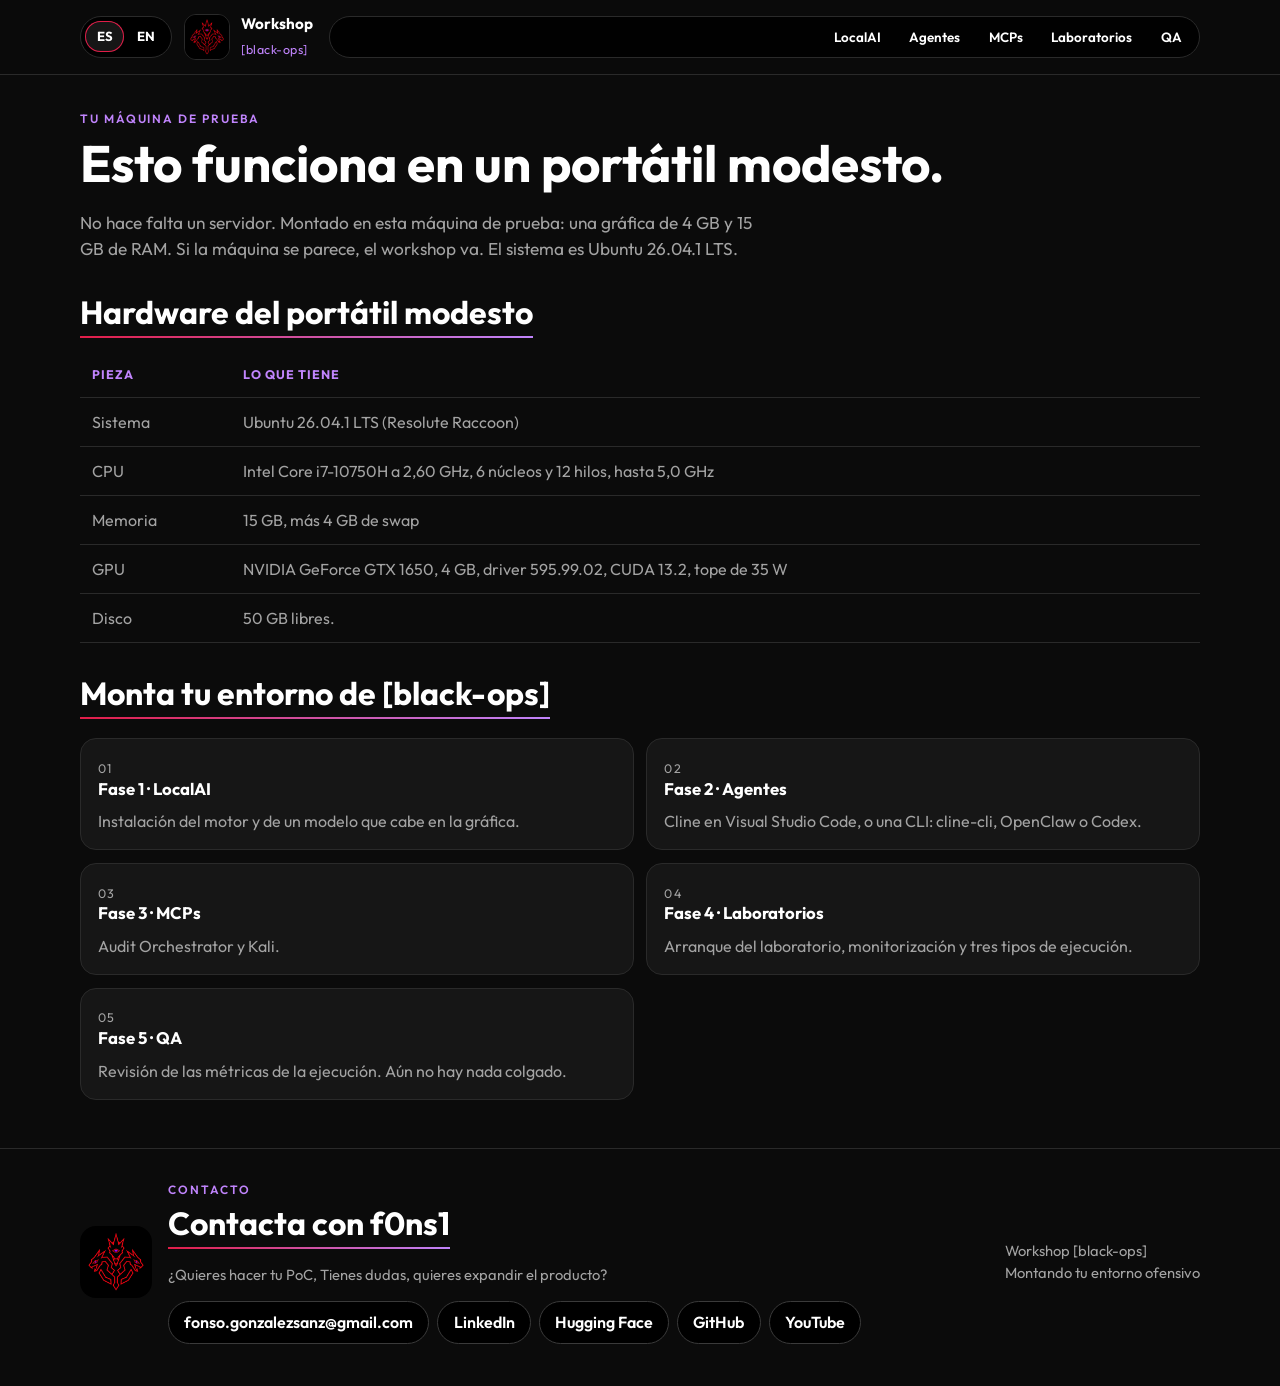
==== index.html @ cb761fe9 "Web structure" ====
<!DOCTYPE html>
<html lang="es">
<head>
  <meta charset="utf-8">
  <meta name="viewport" content="width=device-width, initial-scale=1">
  <title>Workshop [black-ops]</title>
  <meta name="description" content="Un workshop para montar [black-ops] en un portátil modesto: LocalAI, agentes, MCPs, una primera ejecución y una mirada a las métricas.">
  <link rel="icon" href="assets/logo-hydra.jpg">
  <link rel="preconnect" href="https://fonts.googleapis.com">
  <link rel="preconnect" href="https://fonts.gstatic.com" crossorigin>
  <link href="https://fonts.googleapis.com/css2?family=Outfit:wght@400;500;600;700&display=swap" rel="stylesheet">
  <link rel="stylesheet" href="css/site.css">
</head>
<body>
  <a class="skip" href="#contenido" data-i18n="skip">Saltar al contenido</a>
  <header class="site-header">
    <div class="wrap header-bar">
      <div class="header-start">
        <div class="versions" role="group" data-i18n-aria="lang.aria" aria-label="Idioma">
          <button type="button" data-set-lang="es" lang="es">ES</button>
          <button type="button" data-set-lang="en" lang="en">EN</button>
        </div>
        <a class="brand" href="index.html">
          <img src="assets/logo-hydra.jpg" data-i18n-alt="brand.alt" alt="Marca de la hidra de tres cabezas">
          <span>
            <strong data-i18n="brand.name">Workshop</strong>
            <span class="brand-tag" data-i18n="brand.tag">[black-ops]</span>
          </span>
        </a>
      </div>
      <nav class="nav" data-i18n-aria="nav.aria" aria-label="Workshop">
        <a href="llm.html" data-i18n="nav.llm">Fase 1</a>
        <a href="agente.html" data-i18n="nav.agent">Fase 2</a>
        <a href="mcps.html" data-i18n="nav.mcp">Fase 3</a>
        <a href="laboratorios.html" data-i18n="nav.lab">Fase 4</a>
        <a href="qa.html" data-i18n="nav.qa">Fase 5</a>
      </nav>
    </div>
  </header>
  <main id="contenido">
    <div class="wrap">
      <p class="kicker" data-i18n="home.kicker">Tu máquina de prueba</p>
      <h1 data-i18n="home.title">Esto funciona en un portátil modesto.</h1>
      <p class="lede" data-i18n="home.lede">No hace falta un servidor. Montado en esta máquina de prueba: una gráfica de 4 GB y 15 GB de RAM. Si la máquina se parece, el workshop va. El sistema es Ubuntu 26.04.1 LTS.</p>
      <h2 data-i18n="home.table">Hardware del portátil modesto</h2>
      <div class="table-wrap">
        <table class="specs">
          <thead>
            <tr>
              <th data-i18n="spec.part">Pieza</th>
              <th data-i18n="spec.value">Lo que tiene</th>
            </tr>
          </thead>
          <tbody>
            <tr>
              <td data-i18n="spec.os" data-i18n-label="spec.os">Sistema</td>
              <td data-i18n="spec.os.v" data-i18n-label="spec.value">Ubuntu 26.04.1 LTS (Resolute Raccoon)</td>
            </tr>
            <tr>
              <td data-i18n="spec.cpu" data-i18n-label="spec.cpu">CPU</td>
              <td data-i18n="spec.cpu.v" data-i18n-label="spec.value">Intel Core i7-10750H a 2,60 GHz, 6 núcleos y 12 hilos, hasta 5,0 GHz</td>
            </tr>
            <tr>
              <td data-i18n="spec.ram" data-i18n-label="spec.ram">Memoria</td>
              <td data-i18n="spec.ram.v" data-i18n-label="spec.value">15 GB, más 4 GB de swap</td>
            </tr>
            <tr>
              <td data-i18n="spec.gpu" data-i18n-label="spec.gpu">GPU</td>
              <td data-i18n="spec.gpu.v" data-i18n-label="spec.value">NVIDIA GeForce GTX 1650, 4 GB, driver 595.99.02, CUDA 13.2, tope de 35 W</td>
            </tr>
            <tr>
              <td data-i18n="spec.disk" data-i18n-label="spec.disk">Disco</td>
              <td data-i18n="spec.disk.v" data-i18n-label="spec.value">NVMe de 477 GB. En la raíz quedan 46 GB libres.</td>
            </tr>
          </tbody>
        </table>
      </div>
      <h2 data-i18n="home.map">Cinco fases</h2>
      <div class="grid lessons">
        <a class="card" href="llm.html">
          <p class="num">01</p>
          <h3 data-i18n="card.llm">Fase 1 · LocalAI</h3>
          <p data-i18n="card.llm.body">Instalación del motor y de un modelo que cabe en la gráfica.</p>
        </a>
        <a class="card" href="agente.html">
          <p class="num">02</p>
          <h3 data-i18n="card.agent">Fase 2 · Agentes</h3>
          <p data-i18n="card.agent.body">Cline en Visual Studio Code, o una CLI: cline-cli, OpenClaw o Codex.</p>
        </a>
        <a class="card" href="mcps.html">
          <p class="num">03</p>
          <h3 data-i18n="card.mcp">Fase 3 · MCPs</h3>
          <p data-i18n="card.mcp.body">Audit Orchestrator y Kali.</p>
        </a>
        <a class="card" href="laboratorios.html">
          <p class="num">04</p>
          <h3 data-i18n="card.lab">Fase 4 · Laboratorios</h3>
          <p data-i18n="card.lab.body">Arranque del laboratorio, monitorización y tres tipos de ejecución.</p>
        </a>
        <a class="card" href="qa.html">
          <p class="num">05</p>
          <h3 data-i18n="card.qa">Fase 5 · QA</h3>
          <p data-i18n="card.qa.body">Revisión de las métricas de la ejecución. Aún no hay nada colgado.</p>
        </a>
      </div>
    </div>
  </main>
  <footer id="contact">
    <div class="wrap footer-grid">
      <img src="assets/logo-hydra.jpg" alt="">
      <div>
        <p class="kicker" data-i18n="contact.kicker">Contacto</p>
        <h2 data-i18n="contact.title">Escribe a f0ns1</h2>
        <p class="note" data-i18n="contact.before">Si estás interesado en hacer tu PoC, tienes dudas montando tu entorno o quieres colaborar, contacta conmigo.</p>
        <div class="contact-links">
          <a class="mail" data-contact-email href="mailto:fonso.gonzalezsanz@gmail.com">fonso.gonzalezsanz@gmail.com</a>
          <a class="mail" data-contact-linkedin data-i18n="contact.linkedin" href="https://es.linkedin.com/in/ildefonso-gonz%C3%A1lez-s%C3%A1nchez-0b693555" target="_blank" rel="noopener noreferrer">LinkedIn</a>
          <a class="mail" href="https://huggingface.co/agentef0ns1" target="_blank" rel="noopener noreferrer">Hugging Face</a>
          <a class="mail" href="https://github.com/agentef0ns1" target="_blank" rel="noopener noreferrer">GitHub</a>
          <a class="mail" href="https://www.youtube.com/@xiquifonso" target="_blank" rel="noopener noreferrer">YouTube</a>
        </div>
      </div>
      <p class="note"><span data-i18n="footer.brand">Workshop [black-ops]</span><br><span data-i18n="footer.tag">Montado en el equipo</span></p>
    </div>
  </footer>
  <script src="js/config.js"></script>
  <script src="js/i18n.js"></script>
  <script src="js/site.js"></script>
</body>
</html>
---- css/site.css ----
:root {
  --bg: #0b0b0b;
  --card: #161616;
  --line: #2a2a2a;
  --text: #ffffff;
  --muted: #a3a3a3;
  --red: #e11d48;
  --purple: #c084fc;
  --max: 1120px;
  --header: 4.6rem;
  font-family: "Outfit", "Segoe UI", sans-serif;
}

* { box-sizing: border-box; }

html { scroll-behavior: smooth; }

body {
  margin: 0;
  background: var(--bg);
  color: var(--text);
  line-height: 1.5;
}

img { max-width: 100%; display: block; }

a { color: var(--purple); }

.skip {
  position: absolute;
  left: 1rem;
  top: -4rem;
  background: var(--red);
  color: #fff;
  padding: 0.5rem 0.8rem;
  border-radius: 999px;
  z-index: 20;
}

.skip:focus { top: 0.6rem; }

.wrap {
  width: min(var(--max), calc(100% - 2rem));
  margin-inline: auto;
}

.site-header {
  position: sticky;
  top: 0;
  z-index: 10;
  background: rgba(11, 11, 11, 0.92);
  border-bottom: 1px solid var(--line);
}

.header-bar {
  display: flex;
  flex-wrap: wrap;
  align-items: center;
  justify-content: space-between;
  gap: 0.75rem 1rem;
  min-height: var(--header);
  padding: 0.7rem 0;
}

.header-start {
  display: flex;
  align-items: center;
  gap: 0.75rem;
  flex: 0 0 auto;
}

.brand {
  display: flex;
  align-items: center;
  gap: 0.7rem;
  color: var(--text);
  text-decoration: none;
}

.brand img {
  width: 46px;
  height: 46px;
  border-radius: 12px;
  object-fit: cover;
  border: 1px solid var(--line);
}

.brand strong {
  display: block;
  color: #fff;
  font-size: 0.95rem;
  font-weight: 700;
}

.brand-tag {
  color: var(--purple);
  font-size: 0.78rem;
  letter-spacing: 0.04em;
}

.nav {
  display: flex;
  flex: 1 1 auto;
  flex-wrap: wrap;
  align-items: center;
  justify-content: flex-end;
  gap: 0.15rem;
  background: rgba(0, 0, 0, 0.88);
  border: 1px solid #2a2a2a;
  border-radius: 999px;
  padding: 0.28rem;
}

.nav a {
  display: inline-flex;
  align-items: center;
  color: #fff;
  text-decoration: none;
  border: 1px solid transparent;
  border-radius: 999px;
  padding: 0.42rem 0.75rem;
  font-size: 0.84rem;
  font-weight: 600;
  line-height: 1.2;
}

.nav a:hover,
.nav a:focus-visible,
.nav a.is-here {
  border-color: var(--red);
  outline: none;
}

.versions {
  display: inline-flex;
  gap: 0.15rem;
  background: #000;
  border: 1px solid #2a2a2a;
  border-radius: 999px;
  padding: 0.28rem;
}

.versions button {
  appearance: none;
  background: transparent;
  border: 0;
  color: #fff;
  font: inherit;
  border-radius: 999px;
  padding: 0.35rem 0.7rem;
  font-size: 0.82rem;
  font-weight: 700;
  cursor: pointer;
}

.versions button[aria-pressed="true"] {
  background: #161616;
  box-shadow: inset 0 0 0 1px var(--red);
}

main { padding: 2.2rem 0 3rem; }

.kicker {
  margin: 0 0 0.4rem;
  color: var(--purple);
  letter-spacing: 0.16em;
  text-transform: uppercase;
  font-size: 0.75rem;
  font-weight: 600;
}

.tag {
  display: inline-block;
  margin: 0 0 0.7rem;
  color: var(--purple);
  letter-spacing: 0.12em;
  text-transform: uppercase;
  font-size: 0.75rem;
  font-weight: 600;
  border: 1px solid var(--purple);
  border-radius: 999px;
  padding: 0.28rem 0.75rem;
}

h1, h2, h3 { line-height: 1.15; margin: 0 0 0.7rem; }

h1 { font-size: clamp(2rem, 5vw, 3.2rem); }

h2 {
  font-size: clamp(1.4rem, 3vw, 2rem);
  width: fit-content;
  max-width: 100%;
  margin-top: 2rem;
  padding-bottom: 0.45rem;
  background-image: linear-gradient(90deg, var(--red), var(--purple));
  background-repeat: no-repeat;
  background-size: 100% 2px;
  background-position: left bottom;
}

h3 { font-size: 1.05rem; }

.lede { color: var(--muted); font-size: 1.08rem; max-width: 42rem; }

.grid { display: grid; gap: 0.8rem; margin-top: 1.2rem; }

.card {
  background: var(--card);
  border: 1px solid var(--line);
  border-radius: 16px;
  padding: 1rem 1.05rem;
  color: inherit;
  text-decoration: none;
}

a.card:hover, a.card:focus-visible { border-color: var(--purple); outline: none; }

.card p { margin: 0.3rem 0 0; color: var(--muted); }

.num {
  color: var(--purple);
  font-size: 0.78rem;
  letter-spacing: 0.12em;
  text-transform: uppercase;
}

.table-wrap { overflow-x: auto; margin-top: 1rem; }

table { width: 100%; border-collapse: collapse; }

.specs { min-width: 0; }

th, td {
  text-align: left;
  vertical-align: top;
  padding: 0.75rem;
  border-bottom: 1px solid var(--line);
}

th {
  color: var(--purple);
  font-size: 0.78rem;
  letter-spacing: 0.08em;
  text-transform: uppercase;
}

td { color: var(--muted); }

td strong { color: var(--text); }

.note { color: var(--muted); font-size: 0.92rem; }

.warn { color: var(--red); font-size: 0.92rem; }

.video { margin-top: 1.2rem; }

.video + .video { margin-top: 1rem; }

.video iframe {
  width: 100%;
  aspect-ratio: 16 / 9;
  border: 0;
  border-radius: 16px;
  background: #000;
}

.code {
  overflow: auto;
  max-height: 32rem;
  margin: 0.8rem 0 0;
  background: #000;
  border: 1px solid var(--line);
  border-radius: 16px;
  padding: 1rem;
  color: #fff;
  font-family: ui-monospace, "Cascadia Code", monospace;
  font-size: 0.82rem;
  line-height: 1.45;
  white-space: pre;
}

.actions { display: flex; flex-wrap: wrap; gap: 0.6rem; margin-top: 1rem; }

.btn {
  display: inline-flex;
  align-items: center;
  justify-content: center;
  background: #000;
  color: #fff;
  text-decoration: none;
  border: 1px solid #3a3a3a;
  border-radius: 999px;
  padding: 0.7rem 1.1rem;
  font-weight: 600;
}

.btn.solid { background: var(--red); border-color: var(--red); }

.btn:hover, .btn:focus-visible { border-color: var(--purple); outline: none; }

footer {
  border-top: 1px solid var(--line);
  padding: 2rem 0 2.6rem;
}

.footer-grid {
  display: grid;
  gap: 1rem;
  align-items: center;
}

footer img {
  width: 72px;
  height: 72px;
  border-radius: 16px;
  object-fit: cover;
}

footer h2 { margin-top: 0; }

.contact-links {
  display: flex;
  flex-wrap: wrap;
  align-items: center;
  gap: 0.5rem;
  margin-top: 0.35rem;
}

.mail {
  display: inline-block;
  color: #fff;
  background: #000;
  border: 1px solid #3a3a3a;
  border-radius: 999px;
  padding: 0.55rem 0.95rem;
  text-decoration: none;
  font-weight: 600;
}

.mail:hover, .mail:focus-visible { border-color: var(--purple); outline: none; }

@media (min-width: 720px) {
  .grid.lessons { grid-template-columns: 1fr 1fr; }
  .footer-grid { grid-template-columns: auto 1fr auto; }
}

@media (max-width: 719px) {
  .site-header { position: static; }
  .header-bar { flex-direction: column; align-items: stretch; }
  .nav { justify-content: center; }
  .specs, .specs tbody, .specs tr, .specs th, .specs td { display: block; }
  .specs thead { display: none; }
  .specs tr {
    background: var(--card);
    border: 1px solid var(--line);
    border-radius: 16px;
    margin-bottom: 0.8rem;
    padding: 0.35rem 0;
  }
  .specs td { border: 0; }
  .specs td::before {
    content: attr(data-label);
    display: block;
    color: var(--purple);
    font-size: 0.72rem;
    letter-spacing: 0.08em;
    text-transform: uppercase;
    margin-bottom: 0.15rem;
  }
}
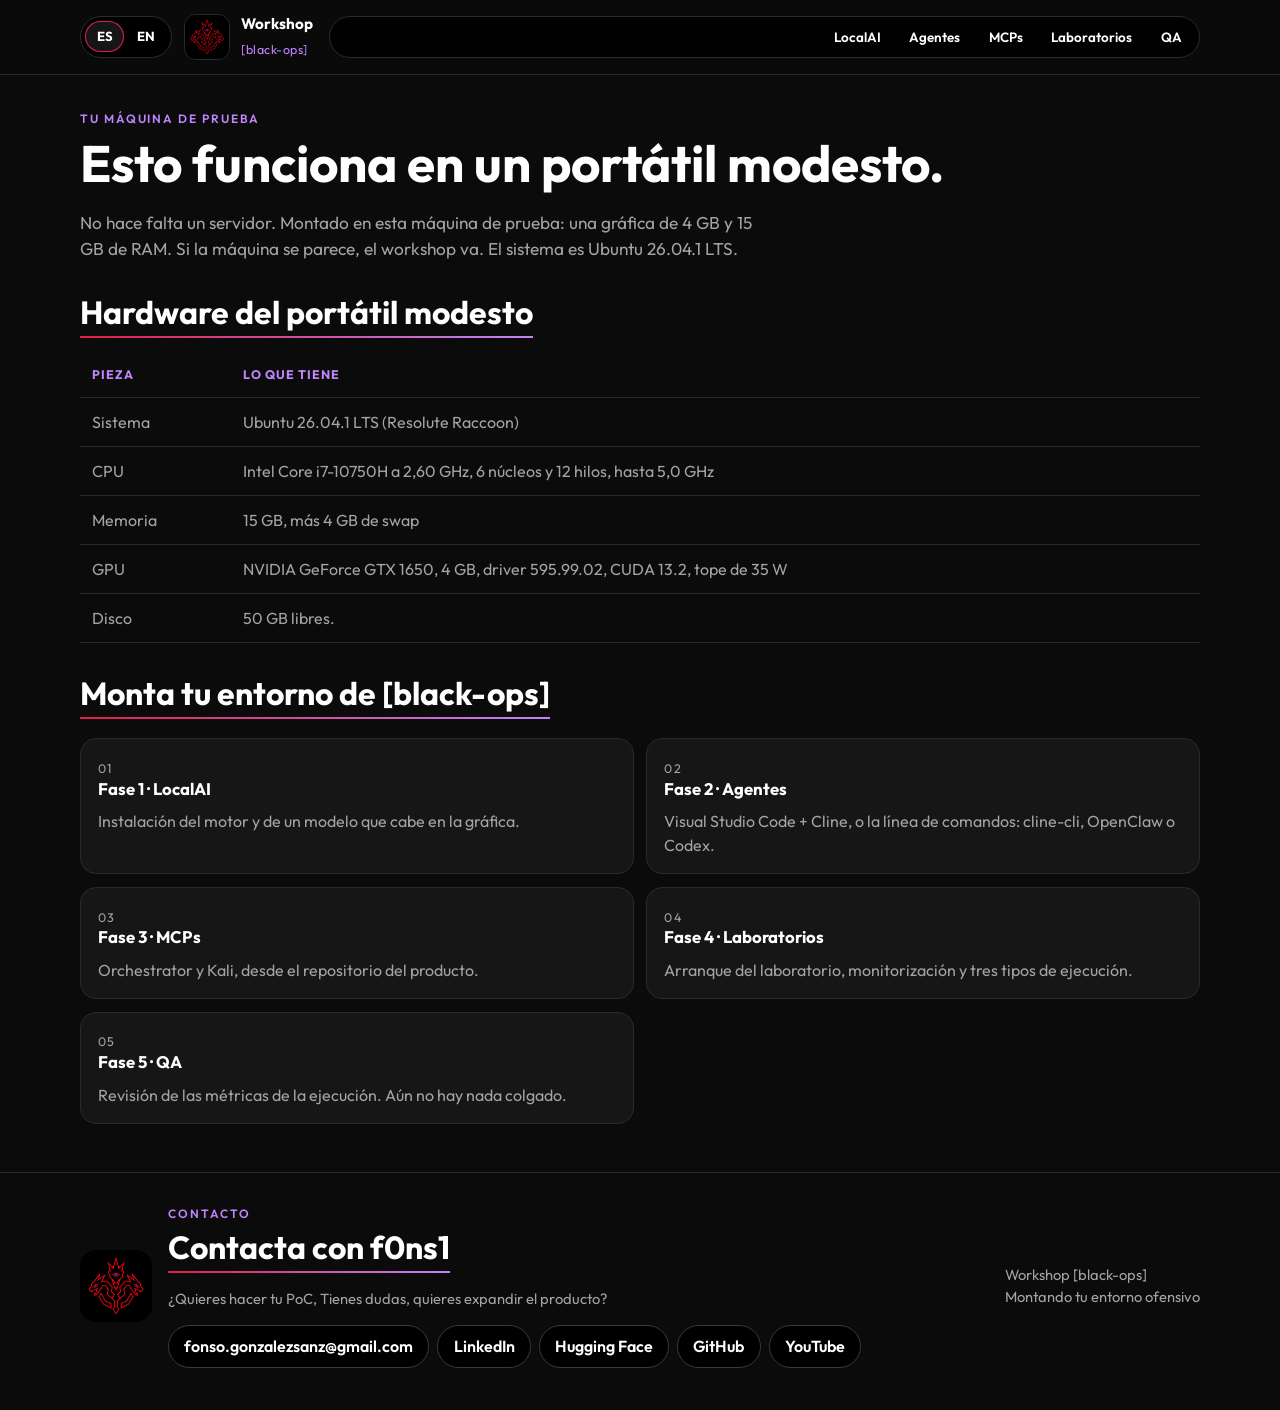
==== commit ecb1e609: "Agents installation" ====
--- a/index.html
+++ b/index.html
@@ -85,12 +85,12 @@
         <a class="card" href="agente.html">
           <p class="num">02</p>
           <h3 data-i18n="card.agent">Fase 2 · Agentes</h3>
-          <p data-i18n="card.agent.body">Cline en Visual Studio Code, o una CLI: cline-cli, OpenClaw o Codex.</p>
+          <p data-i18n="card.agent.body">Visual Studio Code + Cline, o la línea de comandos: cline-cli, OpenClaw o Codex.</p>
         </a>
         <a class="card" href="mcps.html">
           <p class="num">03</p>
           <h3 data-i18n="card.mcp">Fase 3 · MCPs</h3>
-          <p data-i18n="card.mcp.body">Audit Orchestrator y Kali.</p>
+          <p data-i18n="card.mcp.body">Orchestrator y Kali, desde el repositorio del producto.</p>
         </a>
         <a class="card" href="laboratorios.html">
           <p class="num">04</p>
--- a/css/site.css
+++ b/css/site.css
@@ -253,6 +253,15 @@
 .warn { color: var(--red); font-size: 0.92rem; }
 
 .video { margin-top: 1.2rem; }
+
+.video:not(:has(iframe)) {
+  display: grid;
+  place-items: center;
+  min-height: 8rem;
+  border: 1px dashed var(--line);
+  border-radius: 16px;
+  background: #000;
+}
 
 .video + .video { margin-top: 1rem; }
 
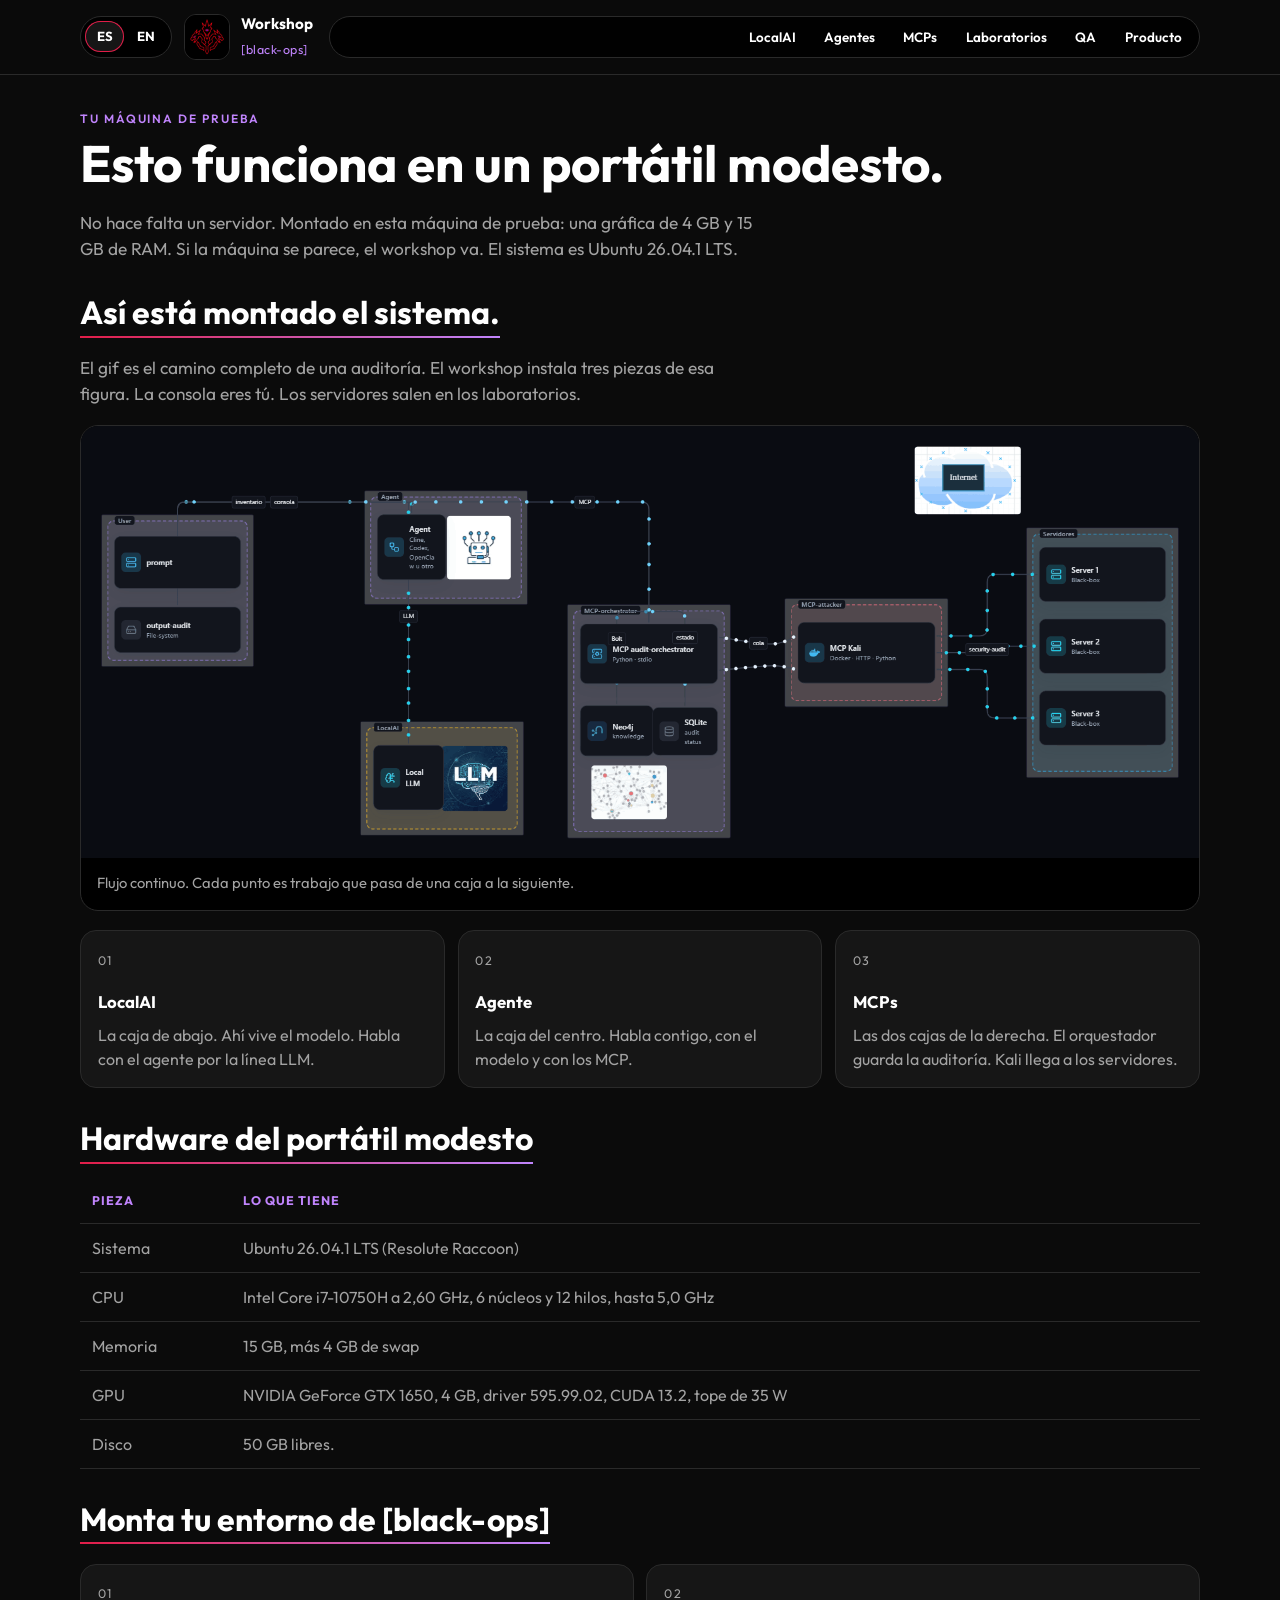
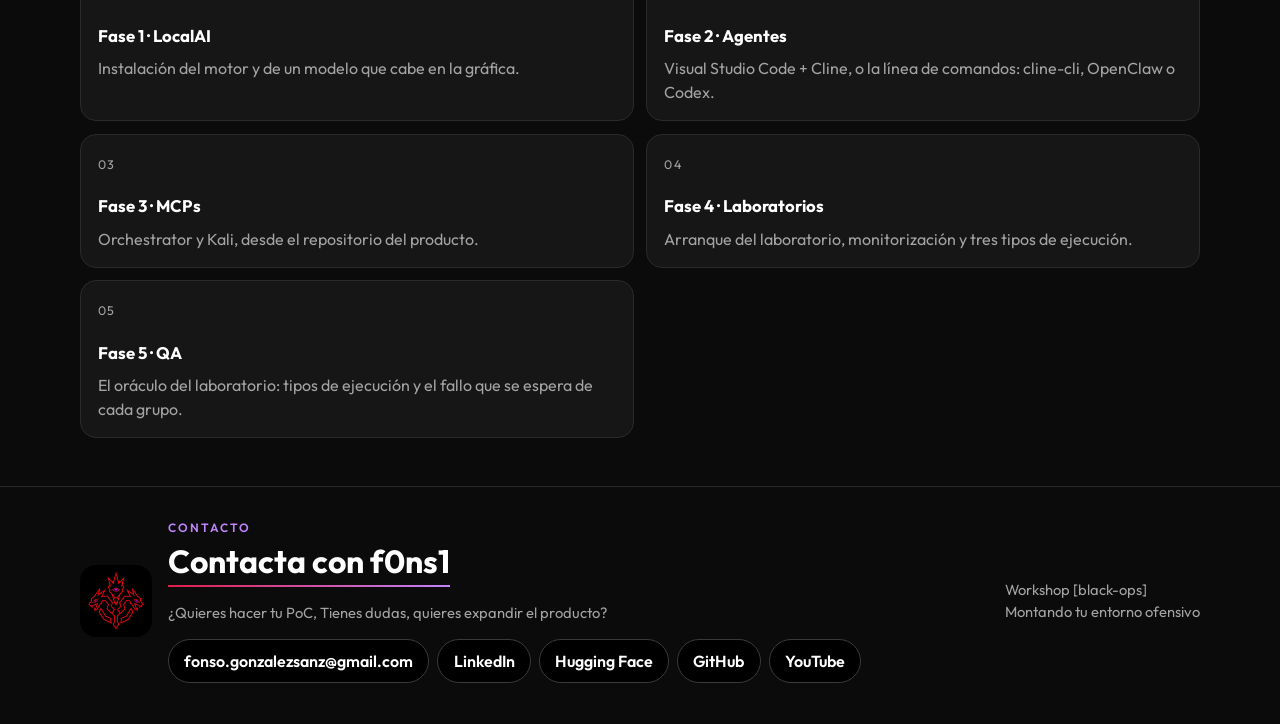
==== commit f296e44a: "blackops workshop part 2" ====
--- a/index.html
+++ b/index.html
@@ -34,6 +34,7 @@
         <a href="mcps.html" data-i18n="nav.mcp">Fase 3</a>
         <a href="laboratorios.html" data-i18n="nav.lab">Fase 4</a>
         <a href="qa.html" data-i18n="nav.qa">Fase 5</a>
+        <a href="https://agentef0ns1.github.io/black-ops-audit-orchestrator/" data-i18n="nav.product" target="_blank" rel="noopener noreferrer">Producto</a>
       </nav>
     </div>
   </header>
@@ -42,6 +43,29 @@
       <p class="kicker" data-i18n="home.kicker">Tu máquina de prueba</p>
       <h1 data-i18n="home.title">Esto funciona en un portátil modesto.</h1>
       <p class="lede" data-i18n="home.lede">No hace falta un servidor. Montado en esta máquina de prueba: una gráfica de 4 GB y 15 GB de RAM. Si la máquina se parece, el workshop va. El sistema es Ubuntu 26.04.1 LTS.</p>
+      <h2 data-i18n="home.arch.title">Así está montado el sistema.</h2>
+      <p class="lede" data-i18n="home.arch.lede">El gif es el camino completo de una auditoría. El workshop instala tres piezas de esa figura. La consola eres tú. Los servidores salen en los laboratorios.</p>
+      <figure class="flow">
+        <img src="assets/arquitectura.gif" data-i18n-alt="home.arch.alt" alt="Diagrama animado del flujo: usuario, agente, modelo local, orquestador, Kali y tres servidores.">
+        <figcaption data-i18n="home.arch.caption">Flujo continuo. Cada punto es trabajo que pasa de una caja a la siguiente.</figcaption>
+      </figure>
+      <div class="grid roles">
+        <a class="card" href="llm.html">
+          <p class="num">01</p>
+          <h3 data-i18n="home.role.llm">LocalAI</h3>
+          <p data-i18n="home.role.llm.body">La caja de abajo. Ahí vive el modelo. Habla con el agente por la línea LLM.</p>
+        </a>
+        <a class="card" href="agente.html">
+          <p class="num">02</p>
+          <h3 data-i18n="home.role.agent">Agente</h3>
+          <p data-i18n="home.role.agent.body">La caja del centro. Habla contigo, con el modelo y con los MCP.</p>
+        </a>
+        <a class="card" href="mcps.html">
+          <p class="num">03</p>
+          <h3 data-i18n="home.role.mcp">MCPs</h3>
+          <p data-i18n="home.role.mcp.body">Las dos cajas de la derecha. El orquestador guarda la auditoría. Kali llega a los servidores.</p>
+        </a>
+      </div>
       <h2 data-i18n="home.table">Hardware del portátil modesto</h2>
       <div class="table-wrap">
         <table class="specs">
@@ -100,7 +124,7 @@
         <a class="card" href="qa.html">
           <p class="num">05</p>
           <h3 data-i18n="card.qa">Fase 5 · QA</h3>
-          <p data-i18n="card.qa.body">Revisión de las métricas de la ejecución. Aún no hay nada colgado.</p>
+          <p data-i18n="card.qa.body">El oráculo del laboratorio: tipos de ejecución y el fallo que se espera de cada grupo.</p>
         </a>
       </div>
     </div>
--- a/css/site.css
+++ b/css/site.css
@@ -13,7 +13,7 @@
 
 * { box-sizing: border-box; }
 
-html { scroll-behavior: smooth; }
+html { scroll-behavior: smooth; scroll-padding-top: calc(var(--header) + 0.75rem); }
 
 body {
   margin: 0;
@@ -198,7 +198,7 @@
   background-position: left bottom;
 }
 
-h3 { font-size: 1.05rem; }
+h3 { font-size: 1.05rem; margin-top: 1.35rem; }
 
 .lede { color: var(--muted); font-size: 1.08rem; max-width: 42rem; }
 
@@ -248,6 +248,38 @@
 
 td strong { color: var(--text); }
 
+.flow {
+  width: 100%;
+  margin: 1rem 0 0;
+  background: #000;
+  border: 1px solid var(--line);
+  border-radius: 18px;
+  overflow: hidden;
+}
+
+.flow img { width: 100%; height: auto; }
+
+.flow.term {
+  width: 100%;
+  padding: 0.7rem 0.85rem 0;
+}
+
+.flow.term .shot { overflow-x: auto; }
+
+.flow.term img {
+  width: auto;
+  max-width: none;
+  height: auto;
+  display: block;
+}
+
+.flow figcaption {
+  margin: 0;
+  padding: 0.85rem 1rem 1rem;
+  color: var(--muted);
+  font-size: 0.92rem;
+}
+
 .note { color: var(--muted); font-size: 0.92rem; }
 
 .warn { color: var(--red); font-size: 0.92rem; }
@@ -350,24 +382,28 @@
 
 @media (min-width: 720px) {
   .grid.lessons { grid-template-columns: 1fr 1fr; }
+  .grid.pair { grid-template-columns: 1fr 1fr; }
+  .grid.roles { grid-template-columns: 1fr 1fr 1fr; }
   .footer-grid { grid-template-columns: auto 1fr auto; }
 }
 
 @media (max-width: 719px) {
+  html { scroll-padding-top: 0.75rem; }
   .site-header { position: static; }
   .header-bar { flex-direction: column; align-items: stretch; }
   .nav { justify-content: center; }
-  .specs, .specs tbody, .specs tr, .specs th, .specs td { display: block; }
-  .specs thead { display: none; }
-  .specs tr {
+  .specs, .specs tbody, .specs tr, .specs th, .specs td,
+  .sheet, .sheet tbody, .sheet tr, .sheet th, .sheet td { display: block; }
+  .specs thead, .sheet thead { display: none; }
+  .specs tr, .sheet tr {
     background: var(--card);
     border: 1px solid var(--line);
     border-radius: 16px;
     margin-bottom: 0.8rem;
     padding: 0.35rem 0;
   }
-  .specs td { border: 0; }
-  .specs td::before {
+  .specs td, .sheet td { border: 0; }
+  .specs td::before, .sheet td::before {
     content: attr(data-label);
     display: block;
     color: var(--purple);
